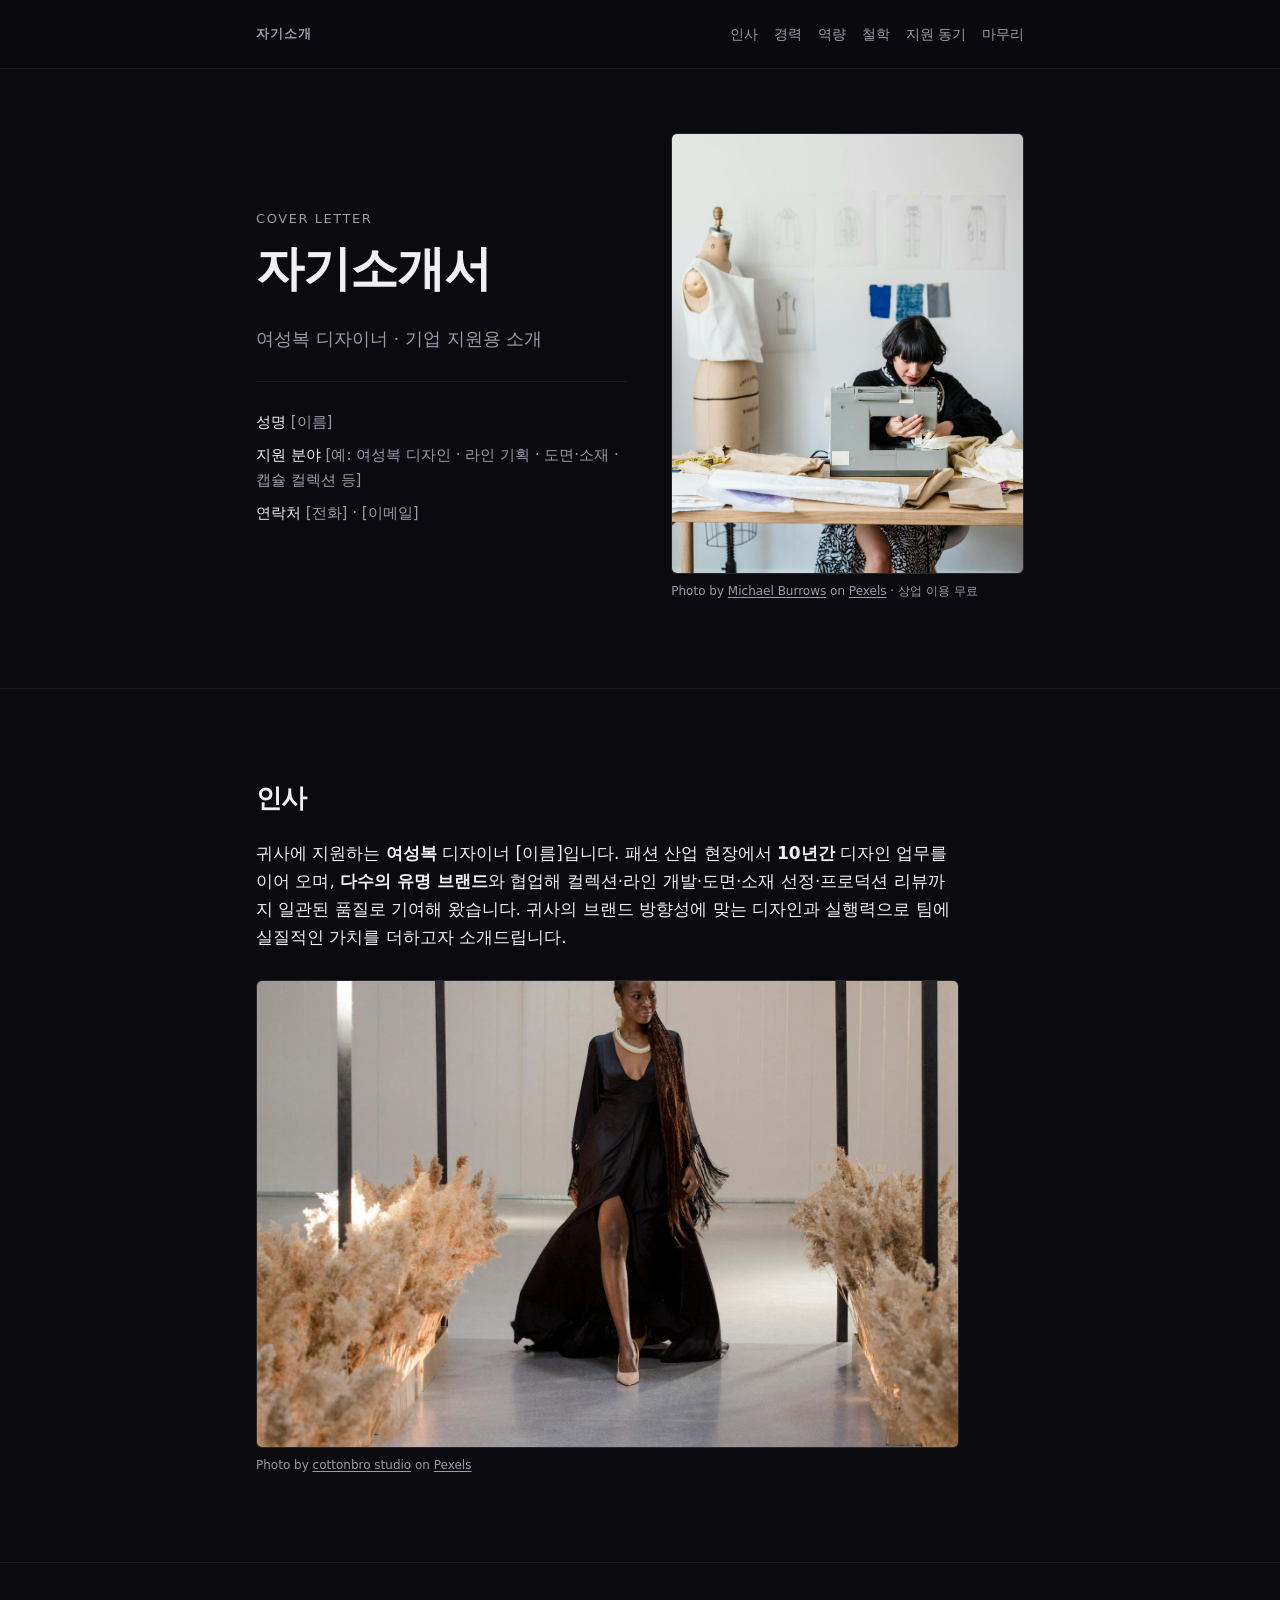
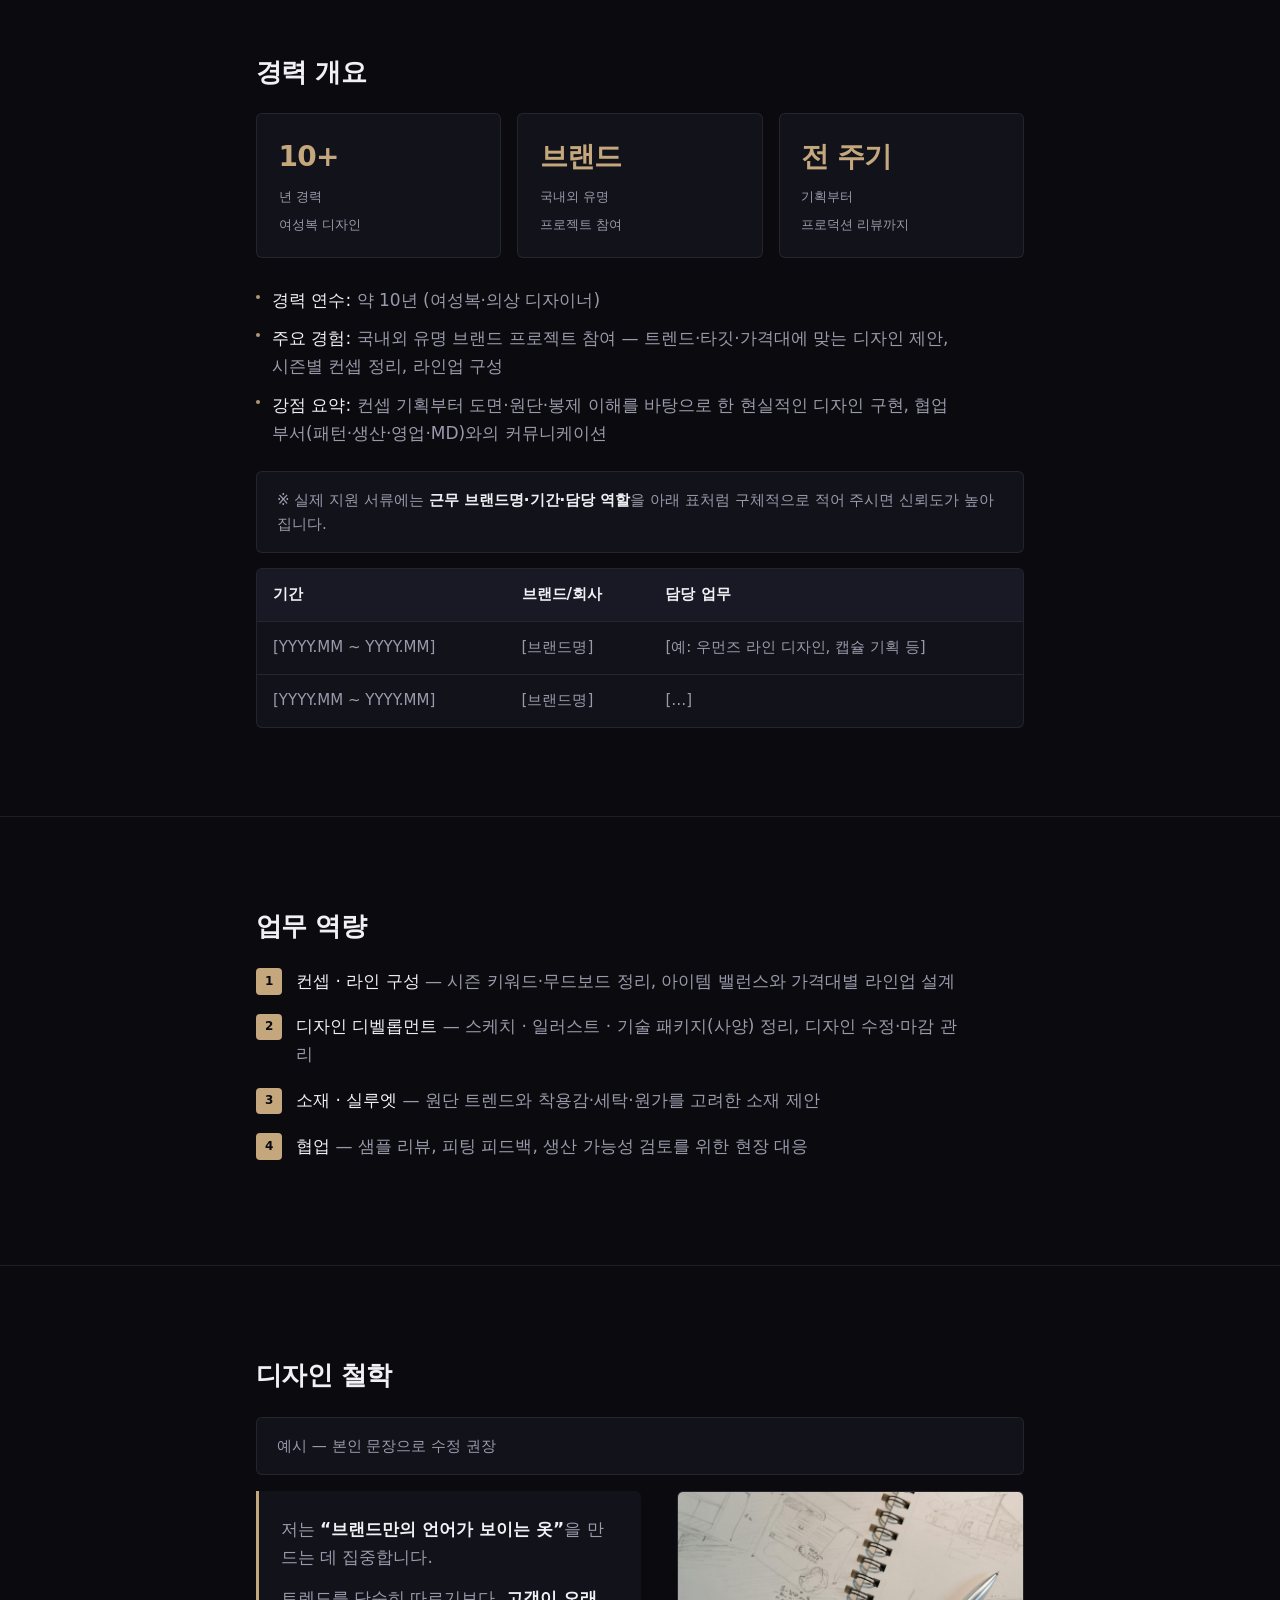
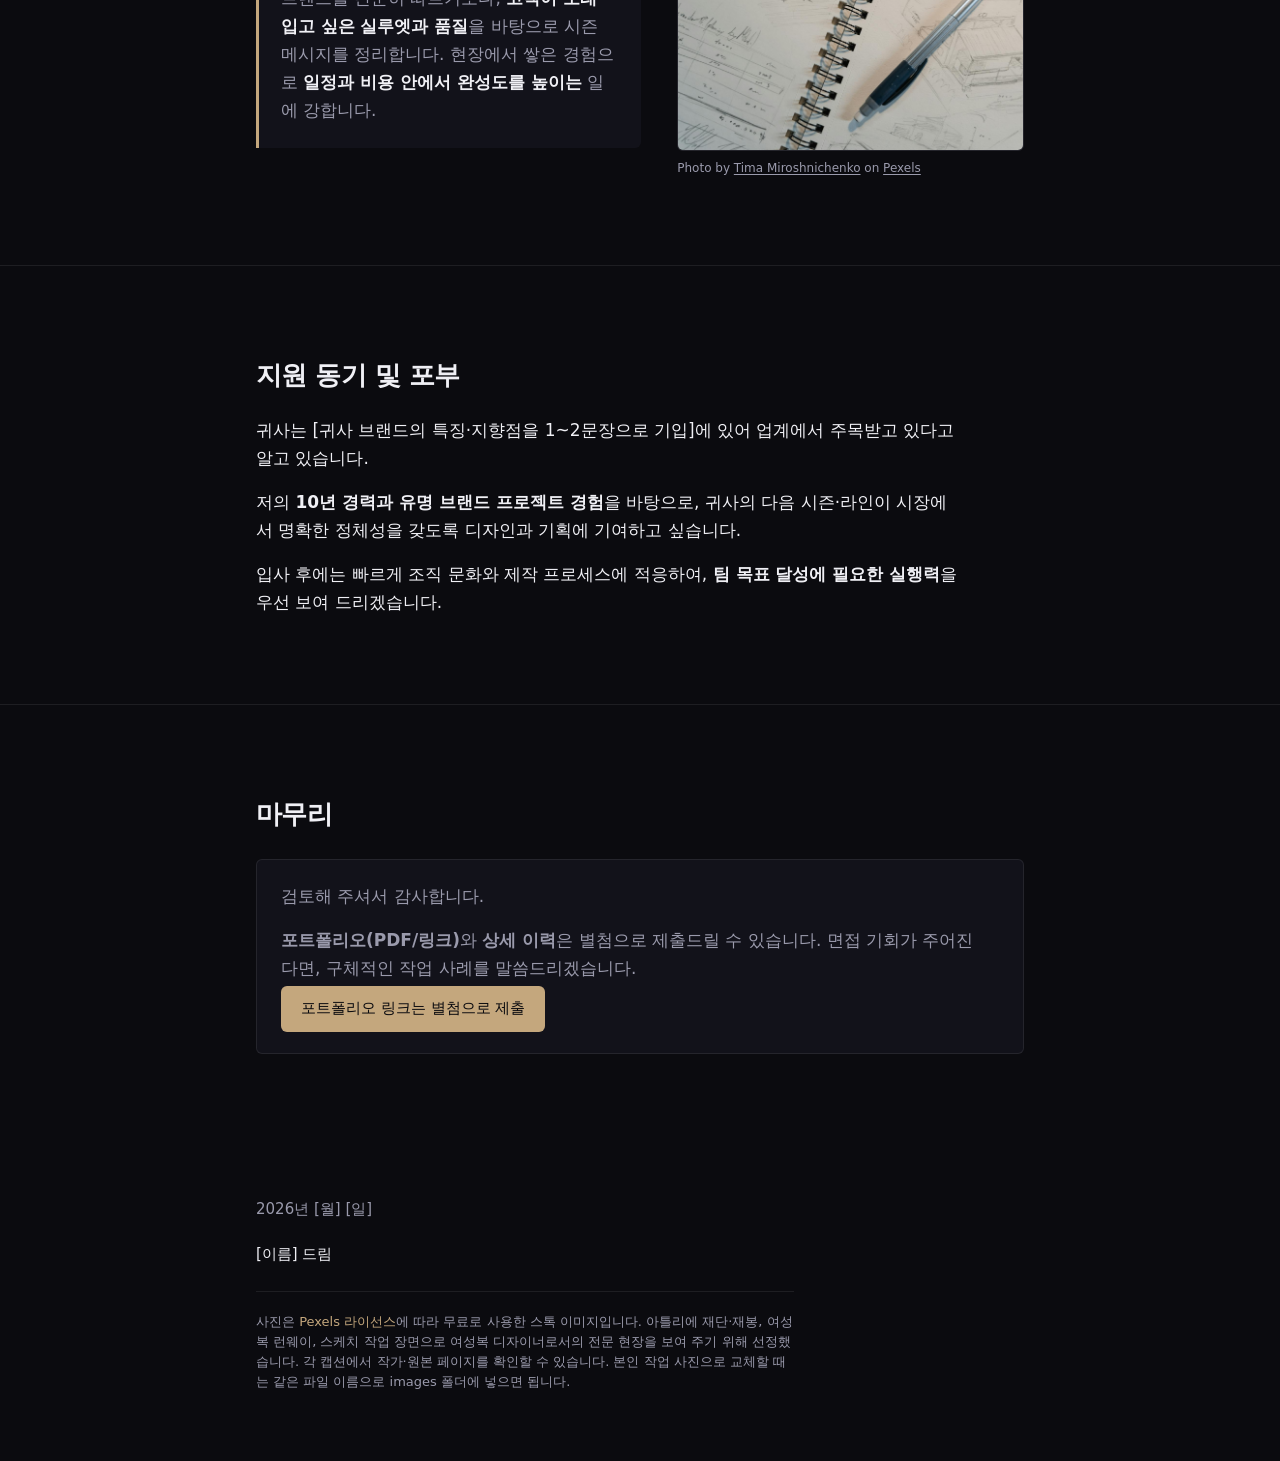
==== index.html @ 228f1440 "Add static self-intro site for womenswear designer (HTML/CSS/JS, images, GitHub Pages ready). Co-aut" ====
<!DOCTYPE html>
<html lang="ko">
<head>
  <meta charset="utf-8" />
  <meta name="viewport" content="width=device-width, initial-scale=1" />
  <meta name="description" content="여성복 의상 디자이너 자기소개서 · 기업 지원용" />
  <title>자기소개서 · 여성복 디자이너</title>
  <link rel="preload" href="images/hero-studio.jpg" as="image" />
  <link rel="stylesheet" href="css/styles.css?v=3" />
</head>
<body>
  <a class="skip-link" href="#main-content">본문으로 건너뛰기</a>

  <nav class="site-nav" aria-label="섹션 이동">
    <div class="site-nav__inner">
      <p class="site-nav__brand"><a href="#">자기소개</a></p>
      <button
        type="button"
        class="site-nav__toggle"
        aria-expanded="false"
        aria-controls="site-nav-panel"
        aria-label="섹션 메뉴 열기"
      >
        <span class="site-nav__toggle-icon" aria-hidden="true"></span>
      </button>
      <div id="site-nav-panel" class="site-nav__panel">
        <ul class="site-nav__links">
          <li><a href="#sec-greeting">인사</a></li>
          <li><a href="#sec-career">경력</a></li>
          <li><a href="#sec-skills">역량</a></li>
          <li><a href="#sec-philosophy">철학</a></li>
          <li><a href="#sec-motivation">지원 동기</a></li>
          <li><a href="#sec-close">마무리</a></li>
        </ul>
      </div>
    </div>
  </nav>

  <header class="hero">
    <div class="wrap hero__layout">
      <div class="hero__content">
        <p class="hero__eyebrow">Cover letter</p>
        <h1 class="hero__title">자기소개서</h1>
        <p class="hero__lead">여성복 디자이너 · 기업 지원용 소개</p>
        <div class="hero__meta">
          <span><strong>성명</strong> [이름]</span>
          <span><strong>지원 분야</strong> [예: 여성복 디자인 · 라인 기획 · 도면·소재 · 캡슐 컬렉션 등]</span>
          <span><strong>연락처</strong> [전화] · [이메일]</span>
        </div>
      </div>
      <figure class="editorial-figure editorial-figure--hero">
        <img
          src="images/hero-studio.jpg"
          alt="주름진 원단과 재봉틀 앞에서 작업에 집중하는 여성복 아틀리에 현장"
          width="960"
          height="1200"
          decoding="async"
          fetchpriority="high"
        />
        <figcaption class="photo-credit">
          Photo by
          <a href="https://www.pexels.com/photo/serious-asian-seamstress-sewing-in-atelier-in-daytime-7148004/" rel="noopener noreferrer">Michael Burrows</a>
          on
          <a href="https://www.pexels.com" rel="noopener noreferrer">Pexels</a>
          · 상업 이용 무료
        </figcaption>
      </figure>
    </div>
  </header>

  <main id="main-content">
    <section aria-labelledby="sec-greeting">
      <div class="wrap">
        <h2 id="sec-greeting">인사</h2>
        <div class="prose">
          <p>
            귀사에 지원하는 <strong>여성복</strong> 디자이너 [이름]입니다. 패션 산업 현장에서
            <strong>10년간</strong> 디자인 업무를 이어 오며,
            <strong>다수의 유명 브랜드</strong>와 협업해 컬렉션·라인 개발·도면·소재 선정·프로덕션 리뷰까지 일관된 품질로
            기여해 왔습니다. 귀사의 브랜드 방향성에 맞는 디자인과 실행력으로 팀에 실질적인 가치를 더하고자
            소개드립니다.
          </p>
        </div>
        <figure class="editorial-figure editorial-figure--inline">
          <img
            src="images/detail-fabric-mood.jpg"
            alt="쇼 환경에서 원피스를 입고 런웨이를 걷는 모델 — 여성복 컬렉션 프레젠테이션을 연상시키는 장면"
            width="1200"
            height="800"
            loading="lazy"
            decoding="async"
          />
          <figcaption class="photo-credit">
            Photo by
            <a href="https://www.pexels.com/photo/a-woman-in-black-dress-walking-at-the-runway-9509649/" rel="noopener noreferrer">cottonbro studio</a>
            on
            <a href="https://www.pexels.com" rel="noopener noreferrer">Pexels</a>
          </figcaption>
        </figure>
      </div>
    </section>

    <section aria-labelledby="sec-career">
      <div class="wrap">
        <h2 id="sec-career">경력 개요</h2>
        <div class="stats" role="list">
          <div class="stat" role="listitem">
            <span class="stat__value">10+</span>
            <span class="stat__label">년 경력<br />여성복 디자인</span>
          </div>
          <div class="stat" role="listitem">
            <span class="stat__value">브랜드</span>
            <span class="stat__label">국내외 유명<br />프로젝트 참여</span>
          </div>
          <div class="stat" role="listitem">
            <span class="stat__value">전 주기</span>
            <span class="stat__label">기획부터<br />프로덕션 리뷰까지</span>
          </div>
        </div>
        <ul class="matches">
          <li><strong>경력 연수:</strong> 약 10년 (여성복·의상 디자이너)</li>
          <li>
            <strong>주요 경험:</strong> 국내외 유명 브랜드 프로젝트 참여 — 트렌드·타깃·가격대에 맞는 디자인 제안,
            시즌별 컨셉 정리, 라인업 구성
          </li>
          <li>
            <strong>강점 요약:</strong> 컨셉 기획부터 도면·원단·봉제 이해를 바탕으로 한 현실적인 디자인 구현,
            협업 부서(패턴·생산·영업·MD)와의 커뮤니케이션
          </li>
        </ul>
        <p class="note">
          ※ 실제 지원 서류에는 <strong>근무 브랜드명·기간·담당 역할</strong>을 아래 표처럼 구체적으로 적어 주시면
          신뢰도가 높아집니다.
        </p>
        <div class="table-wrap">
          <table>
            <thead>
              <tr>
                <th scope="col">기간</th>
                <th scope="col">브랜드/회사</th>
                <th scope="col">담당 업무</th>
              </tr>
            </thead>
            <tbody>
              <tr>
                <td>[YYYY.MM ~ YYYY.MM]</td>
                <td>[브랜드명]</td>
                <td>[예: 우먼즈 라인 디자인, 캡슐 기획 등]</td>
              </tr>
              <tr>
                <td>[YYYY.MM ~ YYYY.MM]</td>
                <td>[브랜드명]</td>
                <td>[…]</td>
              </tr>
            </tbody>
          </table>
        </div>
      </div>
    </section>

    <section aria-labelledby="sec-skills">
      <div class="wrap">
        <h2 id="sec-skills">업무 역량</h2>
        <ol class="capabilities">
          <li>
            <strong>컨셉 · 라인 구성</strong> — 시즌 키워드·무드보드 정리, 아이템 밸런스와 가격대별 라인업 설계
          </li>
          <li>
            <strong>디자인 디벨롭먼트</strong> — 스케치 · 일러스트 · 기술 패키지(사양) 정리, 디자인 수정·마감 관리
          </li>
          <li><strong>소재 · 실루엣</strong> — 원단 트렌드와 착용감·세탁·원가를 고려한 소재 제안</li>
          <li><strong>협업</strong> — 샘플 리뷰, 피팅 피드백, 생산 가능성 검토를 위한 현장 대응</li>
        </ol>
      </div>
    </section>

    <section aria-labelledby="sec-philosophy">
      <div class="wrap">
        <h2 id="sec-philosophy">디자인 철학</h2>
        <p class="note note--below-heading">예시 — 본인 문장으로 수정 권장</p>
        <div class="editorial-split">
          <blockquote class="philosophy">
            <p>저는 <strong>“브랜드만의 언어가 보이는 옷”</strong>을 만드는 데 집중합니다.</p>
            <p>
              트렌드를 단순히 따르기보다, <strong>고객이 오래 입고 싶은 실루엣과 품질</strong>을 바탕으로 시즌 메시지를
              정리합니다. 현장에서 쌓은 경험으로 <strong>일정과 비용 안에서 완성도를 높이는</strong> 일에 강합니다.
            </p>
          </blockquote>
          <figure class="editorial-figure">
            <img
              src="images/sketches-process.jpg"
              alt="노트와 연필로 그려진 디자인 스케치 — 여성복 라인 개발의 드로잉·기획 단계를 상징"
              width="1200"
              height="800"
              loading="lazy"
              decoding="async"
            />
            <figcaption class="photo-credit">
              Photo by
              <a href="https://www.pexels.com/photo/mechanical-pencil-on-notepad-with-sketch-6614748/" rel="noopener noreferrer">Tima Miroshnichenko</a>
              on
              <a href="https://www.pexels.com" rel="noopener noreferrer">Pexels</a>
            </figcaption>
          </figure>
        </div>
      </div>
    </section>

    <section aria-labelledby="sec-motivation">
      <div class="wrap">
        <h2 id="sec-motivation">지원 동기 및 포부</h2>
        <div class="prose">
          <p>
            귀사는 [귀사 브랜드의 특징·지향점을 1~2문장으로 기입]에 있어 업계에서 주목받고 있다고 알고 있습니다.
          </p>
          <p>
            저의 <strong>10년 경력과 유명 브랜드 프로젝트 경험</strong>을 바탕으로, 귀사의 다음 시즌·라인이 시장에서
            명확한 정체성을 갖도록 디자인과 기획에 기여하고 싶습니다.
          </p>
          <p>
            입사 후에는 빠르게 조직 문화와 제작 프로세스에 적응하여,
            <strong>팀 목표 달성에 필요한 실행력</strong>을 우선 보여 드리겠습니다.
          </p>
        </div>
      </div>
    </section>

    <section aria-labelledby="sec-close">
      <div class="wrap">
        <h2 id="sec-close">마무리</h2>
        <div class="cta">
          <p>검토해 주셔서 감사합니다.</p>
          <p>
            <strong>포트폴리오(PDF/링크)</strong>와 <strong>상세 이력</strong>은 별첨으로 제출드릴 수 있습니다. 면접
            기회가 주어진다면, 구체적인 작업 사례를 말씀드리겠습니다.
          </p>
          <span class="btn" role="status">포트폴리오 링크는 별첨으로 제출</span>
        </div>
      </div>
    </section>
  </main>

  <footer>
    <div class="wrap">
      <p>2026년 [월] [일]</p>
      <p class="sign">[이름] 드림</p>
      <p class="credits">
        사진은
        <a href="https://www.pexels.com/license/" rel="noopener noreferrer">Pexels 라이선스</a>에 따라 무료로 사용한 스톡
        이미지입니다. 아틀리에 재단·재봉, 여성복 런웨이, 스케치 작업 장면으로
        여성복 디자이너로서의 전문 현장을 보여 주기 위해 선정했습니다. 각 캡션에서 작가·원본 페이지를 확인할 수
        있습니다. 본인 작업 사진으로 교체할 때는 같은 파일 이름으로 images 폴더에 넣으면 됩니다.
      </p>
    </div>
  </footer>

  <script src="js/main.js" defer></script>
</body>
</html>
---- css/styles.css ----
/* Design tokens — adri-fluid-clean-dark-web */
:root {
  --bg: #0b0b0f;
  --surface: #12121a;
  --surface-2: #191925;
  --text: #f0f0f5;
  --text-muted: #9a9aac;
  --accent: #c4a77d;
  --border: rgba(255, 255, 255, 0.08);
  --prose: 65ch;
  --space-section: clamp(3.5rem, 8vw, 5.5rem);
  --space-block: clamp(1.25rem, 3vw, 1.75rem);
  --font: system-ui, -apple-system, "Segoe UI", "Malgun Gothic", "Apple SD Gothic Neo", sans-serif;
  --transition: 160ms ease;
  --nav-breakpoint: 42rem;
}

*,
*::before,
*::after {
  box-sizing: border-box;
}

html {
  scroll-behavior: smooth;
}

@media (prefers-reduced-motion: reduce) {
  html {
    scroll-behavior: auto;
  }
}

body {
  margin: 0;
  font-family: var(--font);
  font-size: 1.0625rem;
  line-height: 1.65;
  color: var(--text);
  background: var(--bg);
  -webkit-font-smoothing: antialiased;
}

a {
  color: var(--accent);
  text-decoration: none;
  transition: opacity var(--transition);
}

a:hover {
  opacity: 0.85;
}

a:focus-visible {
  opacity: 0.85;
  outline: 2px solid var(--accent);
  outline-offset: 3px;
}

button {
  font-family: inherit;
}

button:focus-visible {
  outline: 2px solid var(--accent);
  outline-offset: 3px;
}

/* Skip link */
.skip-link {
  position: absolute;
  left: 0.75rem;
  top: 0.75rem;
  z-index: 100;
  padding: 0.5rem 1rem;
  font-size: 0.875rem;
  font-weight: 500;
  color: var(--bg);
  background: var(--accent);
  border-radius: 4px;
  transform: translateY(-150%);
  transition: transform var(--transition);
}

.skip-link:focus {
  transform: translateY(0);
}

/* Layout */
.wrap {
  max-width: 52rem;
  margin: 0 auto;
  padding: 0 clamp(1.25rem, 4vw, 2rem);
}

/* Site nav */
.site-nav {
  position: sticky;
  top: 0;
  z-index: 50;
  border-bottom: 1px solid var(--border);
  background: rgba(11, 11, 15, 0.92);
  backdrop-filter: blur(8px);
}

.site-nav__inner {
  max-width: 52rem;
  margin: 0 auto;
  padding: 0.65rem clamp(1.25rem, 4vw, 2rem);
  display: flex;
  align-items: center;
  justify-content: space-between;
  gap: 1rem;
}

.site-nav__brand {
  font-size: 0.8125rem;
  font-weight: 600;
  letter-spacing: 0.08em;
  text-transform: uppercase;
  color: var(--text-muted);
  white-space: nowrap;
}

.site-nav__brand a {
  color: inherit;
}

.site-nav__brand a:hover,
.site-nav__brand a:focus-visible {
  color: var(--text);
  opacity: 1;
}

.site-nav__toggle {
  display: none;
  align-items: center;
  justify-content: center;
  min-width: 2.75rem;
  min-height: 2.75rem;
  padding: 0;
  color: var(--text);
  background: var(--surface);
  border: 1px solid var(--border);
  border-radius: 6px;
  cursor: pointer;
  transition: background var(--transition), border-color var(--transition);
}

.site-nav__toggle:hover {
  background: var(--surface-2);
}

.site-nav__toggle-icon {
  display: block;
  width: 1.25rem;
  height: 2px;
  background: currentColor;
  border-radius: 1px;
  box-shadow: 0 -6px 0 currentColor, 0 6px 0 currentColor;
}

.site-nav__panel {
  display: flex;
  flex: 1;
  justify-content: flex-end;
}

.site-nav__links {
  display: flex;
  flex-wrap: wrap;
  gap: 0.35rem 1rem;
  margin: 0;
  padding: 0;
  list-style: none;
  justify-content: flex-end;
}

.site-nav__links a {
  display: inline-block;
  padding: 0.35rem 0;
  font-size: 0.875rem;
  color: var(--text-muted);
}

.site-nav__links a:hover,
.site-nav__links a:focus-visible {
  color: var(--accent);
  opacity: 1;
}

@media (max-width: 42rem) {
  .site-nav__toggle {
    display: flex;
  }

  .site-nav__panel {
    position: absolute;
    left: 0;
    right: 0;
    top: 100%;
    display: none;
    padding: 0.75rem clamp(1.25rem, 4vw, 2rem) 1rem;
    background: var(--surface);
    border-bottom: 1px solid var(--border);
  }

  .site-nav.is-open .site-nav__panel {
    display: block;
  }

  .site-nav__links {
    flex-direction: column;
    gap: 0.15rem;
    align-items: flex-start;
  }

  .site-nav__links a {
    padding: 0.5rem 0;
    min-height: 2.75rem;
    display: flex;
    align-items: center;
  }
}

/* Hero */
header.hero {
  padding: clamp(2rem, 8vw, 4rem) 0 var(--space-section);
  border-bottom: 1px solid var(--border);
}

.hero__layout {
  display: grid;
  gap: clamp(1.75rem, 5vw, 2.75rem);
  align-items: center;
}

@media (min-width: 48rem) {
  .hero__layout {
    grid-template-columns: minmax(0, 1fr) minmax(0, 0.95fr);
  }
}

.hero__content {
  min-width: 0;
}

.editorial-figure {
  margin: 0;
}

.editorial-figure img {
  display: block;
  width: 100%;
  height: auto;
  border-radius: 6px;
  border: 1px solid var(--border);
  background: var(--surface);
}

.editorial-figure--hero img {
  aspect-ratio: 4 / 5;
  max-height: min(72vh, 560px);
  object-fit: cover;
}

.editorial-figure--inline {
  margin: 1.75rem 0 0;
  max-width: var(--prose);
}

.editorial-figure--inline img {
  aspect-ratio: 3 / 2;
  object-fit: cover;
}

.editorial-figure--wide {
  margin: 2rem 0 0;
}

.editorial-figure--wide img {
  aspect-ratio: 21 / 9;
  object-fit: cover;
  max-height: 320px;
}

@media (min-width: 48rem) {
  .editorial-split {
    display: grid;
    grid-template-columns: minmax(0, 1fr) minmax(0, 0.9fr);
    gap: clamp(1.5rem, 4vw, 2.25rem);
    align-items: start;
  }
}

.editorial-split .editorial-figure img {
  aspect-ratio: 4 / 3;
  object-fit: cover;
  max-height: min(42vh, 420px);
}

.photo-credit {
  margin-top: 0.5rem;
  font-size: 0.75rem;
  line-height: 1.5;
  color: var(--text-muted);
}

.photo-credit a {
  color: var(--text-muted);
  text-decoration: underline;
  text-underline-offset: 2px;
}

.photo-credit a:hover,
.photo-credit a:focus-visible {
  color: var(--accent);
  opacity: 1;
}

footer .credits {
  margin-top: 1.5rem;
  padding-top: 1.25rem;
  border-top: 1px solid var(--border);
  font-size: 0.8125rem;
  line-height: 1.55;
  color: var(--text-muted);
  max-width: var(--prose);
}

.hero__eyebrow {
  margin: 0 0 0.75rem;
  font-size: 0.8125rem;
  font-weight: 500;
  letter-spacing: 0.12em;
  text-transform: uppercase;
  color: var(--text-muted);
}

.hero__title {
  margin: 0 0 var(--space-block);
  font-size: clamp(2rem, 5.5vw, 3rem);
  font-weight: 600;
  line-height: 1.15;
  letter-spacing: -0.02em;
}

.hero__lead {
  margin: 0;
  max-width: var(--prose);
  font-size: 1.125rem;
  color: var(--text-muted);
  line-height: 1.6;
}

.hero__meta {
  margin-top: 1.75rem;
  padding-top: 1.75rem;
  border-top: 1px solid var(--border);
  display: grid;
  gap: 0.5rem;
  font-size: 0.9375rem;
  color: var(--text-muted);
}

.hero__meta strong {
  color: var(--text);
  font-weight: 500;
}

/* Sections */
section {
  padding: var(--space-section) 0;
  border-bottom: 1px solid var(--border);
}

section:last-of-type {
  border-bottom: none;
}

h2 {
  margin: 0 0 1.25rem;
  font-size: clamp(1.35rem, 3vw, 1.6rem);
  font-weight: 600;
  letter-spacing: -0.02em;
}

.prose {
  max-width: var(--prose);
}

.prose p {
  margin: 0 0 1rem;
}

.prose p:last-child {
  margin-bottom: 0;
}

.note {
  margin-top: 1.5rem;
  padding: 1rem 1.25rem;
  background: var(--surface);
  border: 1px solid var(--border);
  border-radius: 6px;
  font-size: 0.9375rem;
  color: var(--text-muted);
  line-height: 1.6;
}

.note--below-heading {
  margin-top: 0;
  margin-bottom: 1rem;
}

.note strong {
  color: var(--text);
}

.stats {
  display: grid;
  grid-template-columns: repeat(auto-fit, minmax(9.5rem, 1fr));
  gap: 1rem;
  margin-bottom: 1.75rem;
}

.stat {
  padding: 1.25rem 1.35rem;
  background: var(--surface);
  border: 1px solid var(--border);
  border-radius: 6px;
}

.stat__value {
  display: block;
  font-size: 1.75rem;
  font-weight: 600;
  letter-spacing: -0.03em;
  color: var(--accent);
}

.stat__label {
  margin-top: 0.35rem;
  font-size: 0.8125rem;
  color: var(--text-muted);
  line-height: 1.45;
}

ul.matches {
  list-style: none;
  margin: 0 0 1.5rem;
  padding: 0;
  max-width: var(--prose);
}

ul.matches li {
  position: relative;
  padding-left: 1rem;
  margin-bottom: 0.65rem;
  color: var(--text-muted);
}

ul.matches li::before {
  content: "";
  position: absolute;
  left: 0;
  top: 0.55em;
  width: 4px;
  height: 4px;
  border-radius: 50%;
  background: var(--accent);
  opacity: 0.9;
}

ul.matches li strong {
  color: var(--text);
  font-weight: 500;
}

.table-wrap {
  overflow-x: auto;
  margin-top: 0.5rem;
  border: 1px solid var(--border);
  border-radius: 6px;
  background: var(--surface);
}

table {
  width: 100%;
  border-collapse: collapse;
  font-size: 0.9375rem;
}

th,
td {
  padding: 0.85rem 1rem;
  text-align: left;
  border-bottom: 1px solid var(--border);
  vertical-align: top;
}

th {
  font-weight: 600;
  color: var(--text);
  background: var(--surface-2);
}

tr:last-child td {
  border-bottom: none;
}

td {
  color: var(--text-muted);
}

ol.capabilities {
  margin: 0;
  padding: 0;
  list-style: none;
  counter-reset: cap;
  max-width: var(--prose);
}

ol.capabilities li {
  counter-increment: cap;
  position: relative;
  padding-left: 2.5rem;
  margin-bottom: 1.1rem;
  color: var(--text-muted);
}

ol.capabilities li::before {
  content: counter(cap);
  position: absolute;
  left: 0;
  top: 0.1rem;
  width: 1.65rem;
  height: 1.65rem;
  display: flex;
  align-items: center;
  justify-content: center;
  font-size: 0.75rem;
  font-weight: 600;
  color: var(--bg);
  background: var(--accent);
  border-radius: 4px;
}

ol.capabilities li strong {
  color: var(--text);
  font-weight: 500;
}

blockquote.philosophy {
  margin: 0;
  max-width: var(--prose);
  padding: 1.5rem 1.5rem 1.5rem 1.35rem;
  border-left: 3px solid var(--accent);
  background: var(--surface);
  border-radius: 0 6px 6px 0;
  color: var(--text-muted);
}

blockquote.philosophy p {
  margin: 0 0 0.85rem;
}

blockquote.philosophy p:last-child {
  margin-bottom: 0;
}

blockquote.philosophy strong {
  color: var(--text);
}

.cta {
  margin-top: 1.5rem;
  padding: 1.35rem 1.5rem;
  background: var(--surface);
  border: 1px solid var(--border);
  border-radius: 6px;
}

.cta p {
  margin: 0 0 1rem;
  max-width: var(--prose);
  color: var(--text-muted);
}

.cta p:last-of-type {
  margin-bottom: 0;
}

.btn {
  display: inline-flex;
  align-items: center;
  justify-content: center;
  margin-top: 0.25rem;
  padding: 0.65rem 1.25rem;
  font-size: 0.9375rem;
  font-weight: 500;
  font-family: inherit;
  color: var(--bg);
  background: var(--accent);
  border: none;
  border-radius: 6px;
  cursor: default;
  transition: opacity var(--transition);
}

footer {
  padding: 2.5rem 0 3.5rem;
  color: var(--text-muted);
  font-size: 0.9375rem;
}

footer .sign {
  margin-top: 1.25rem;
  color: var(--text);
}
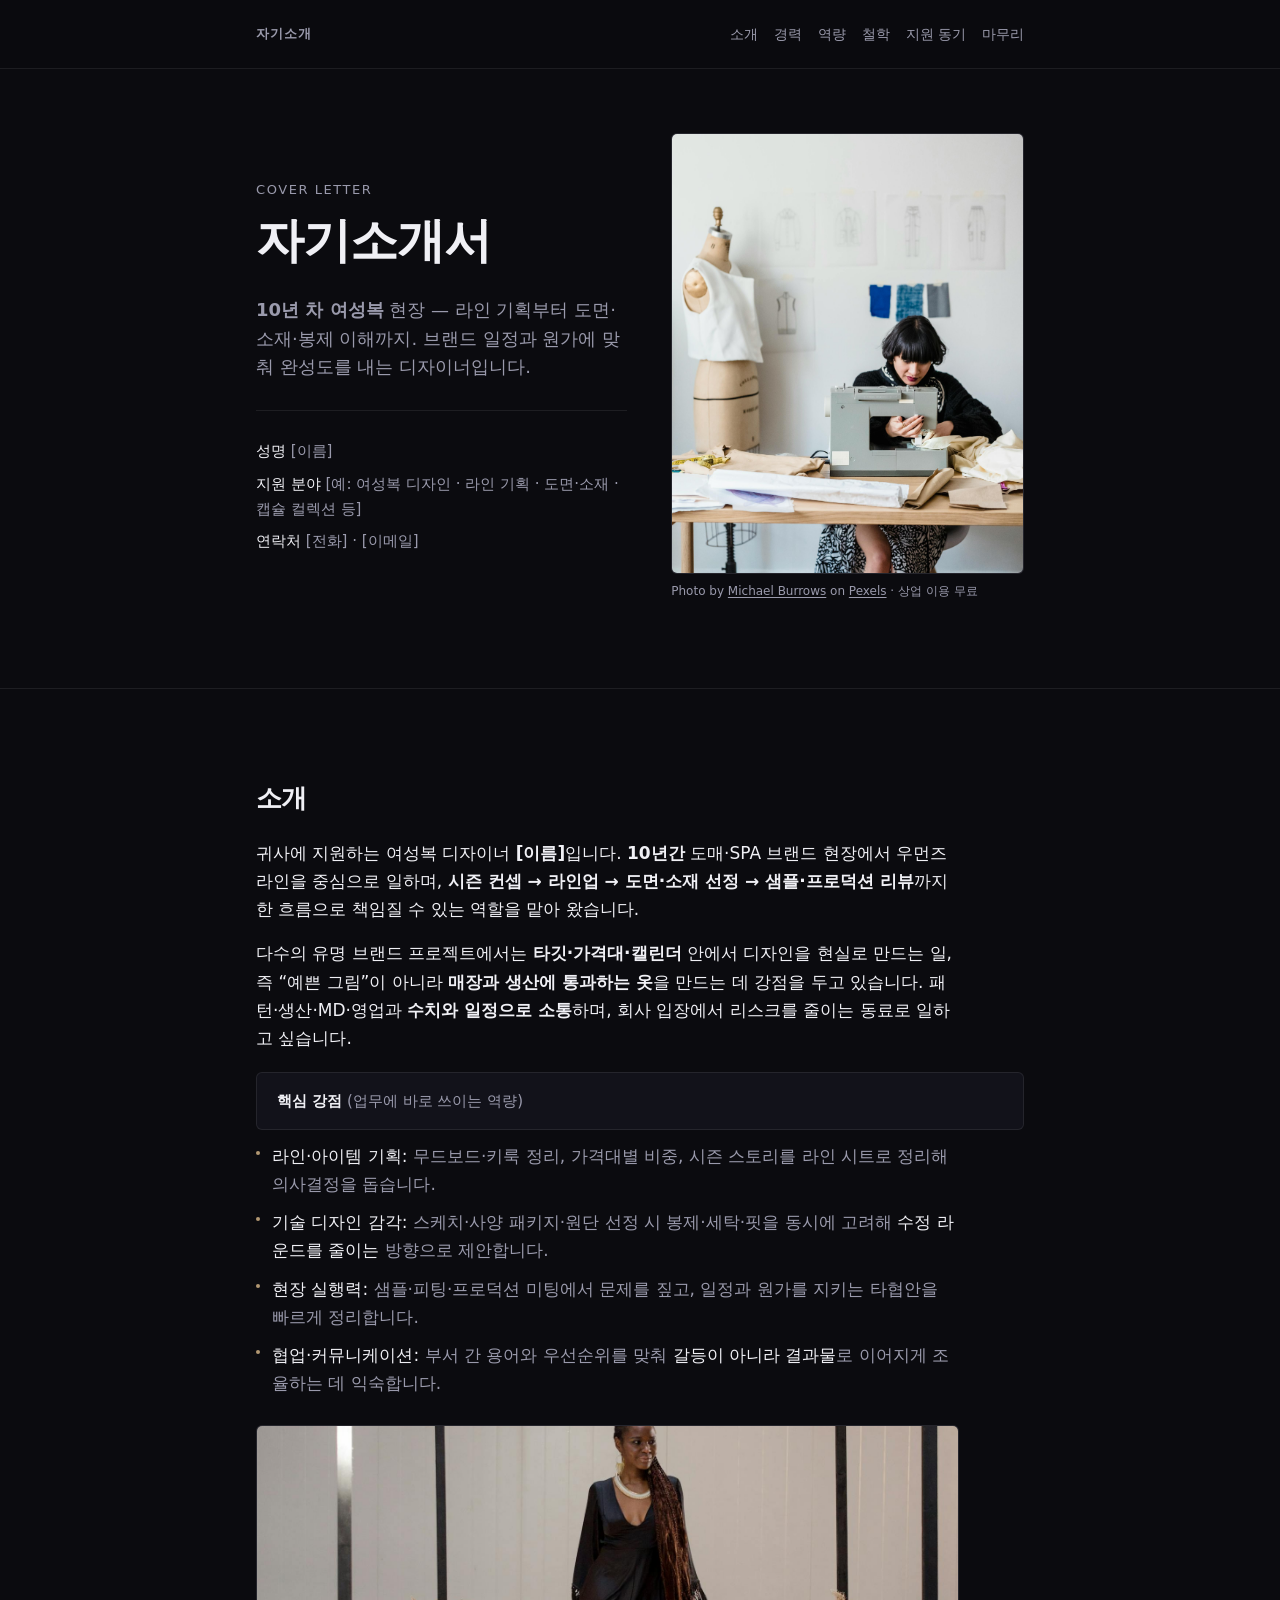
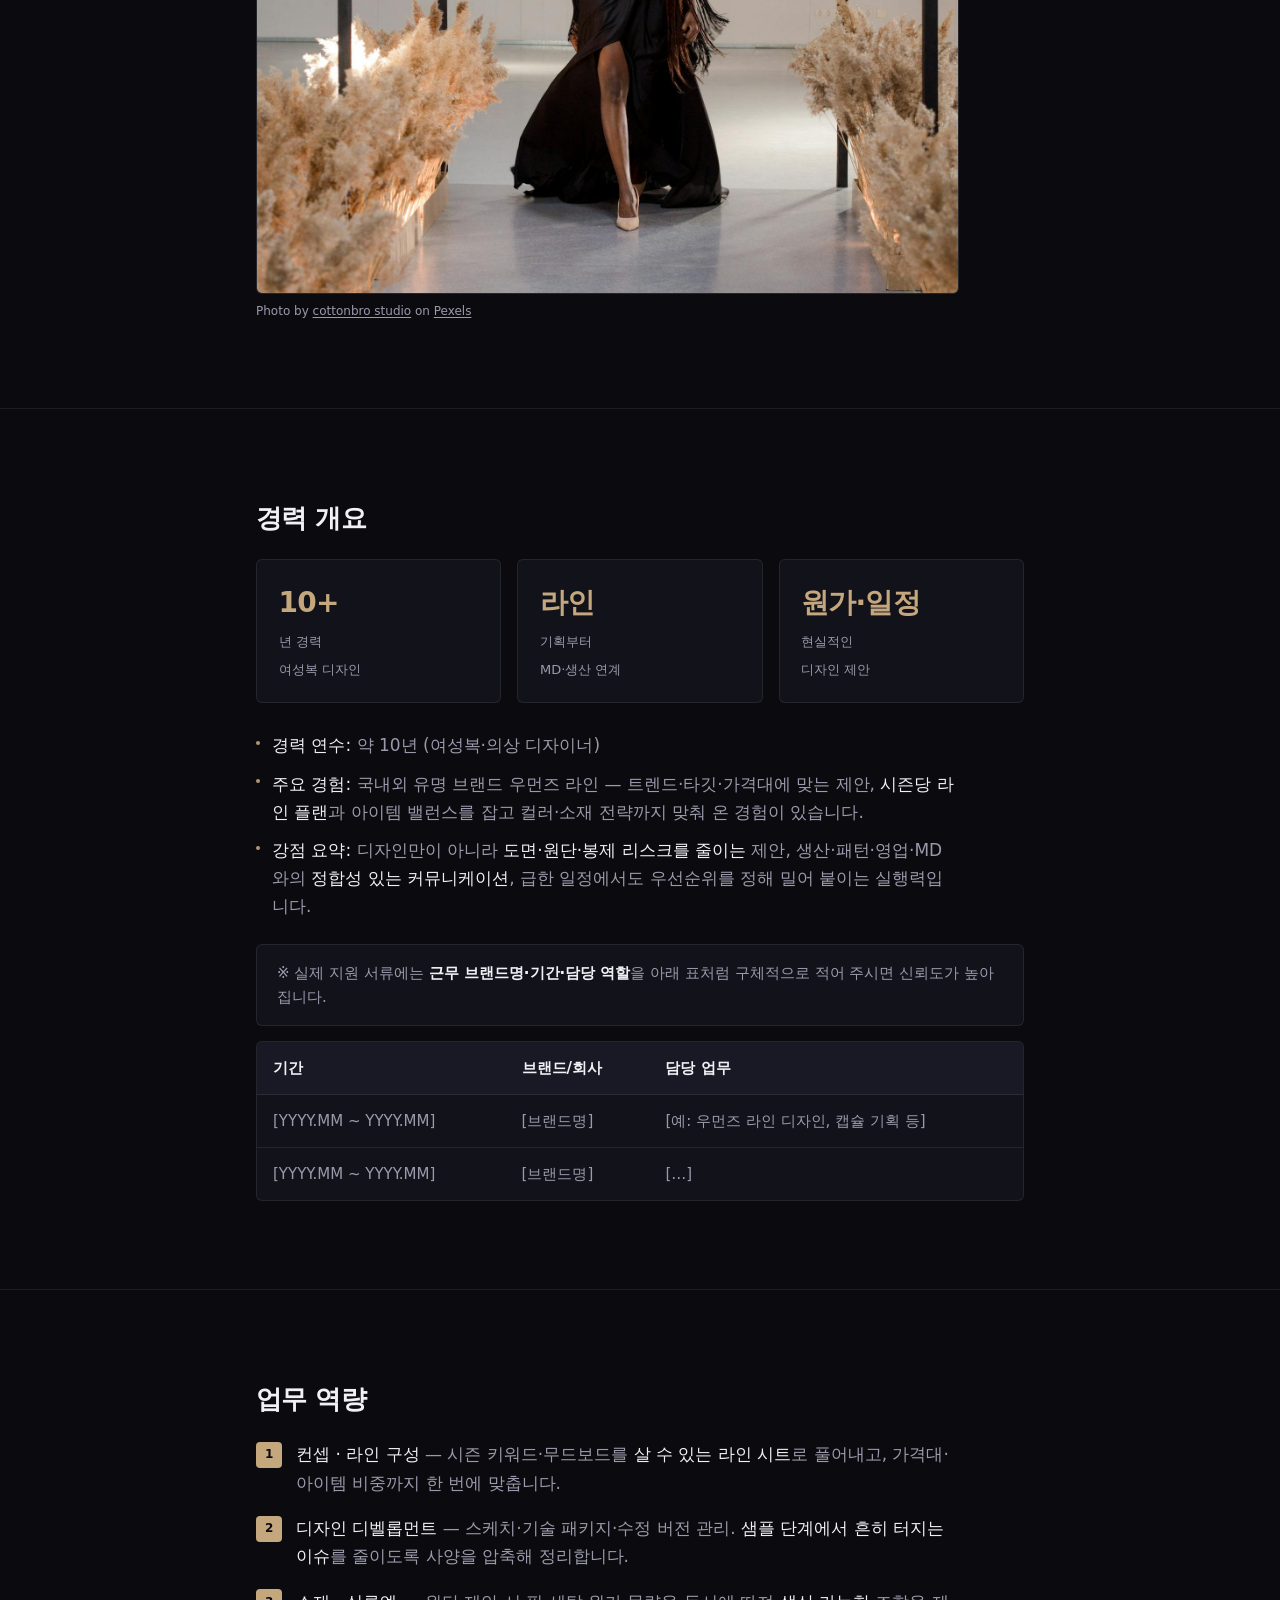
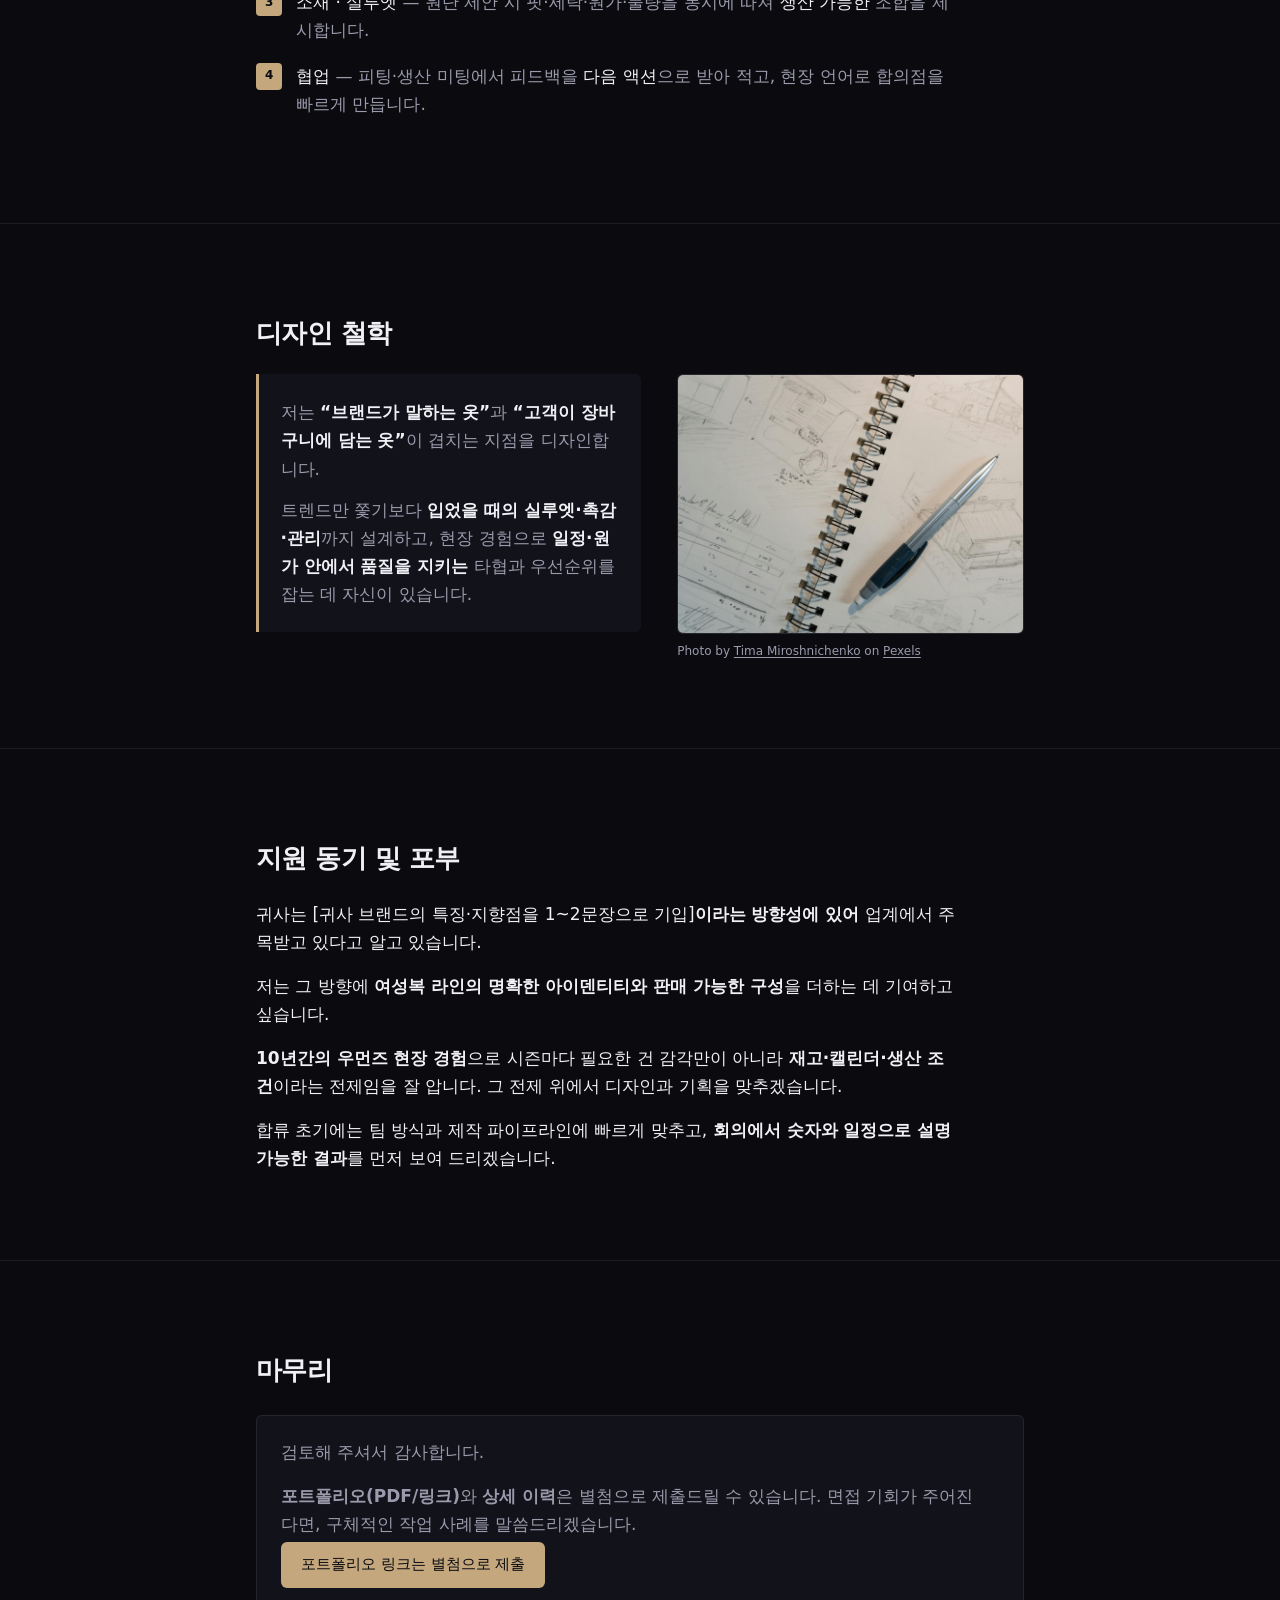
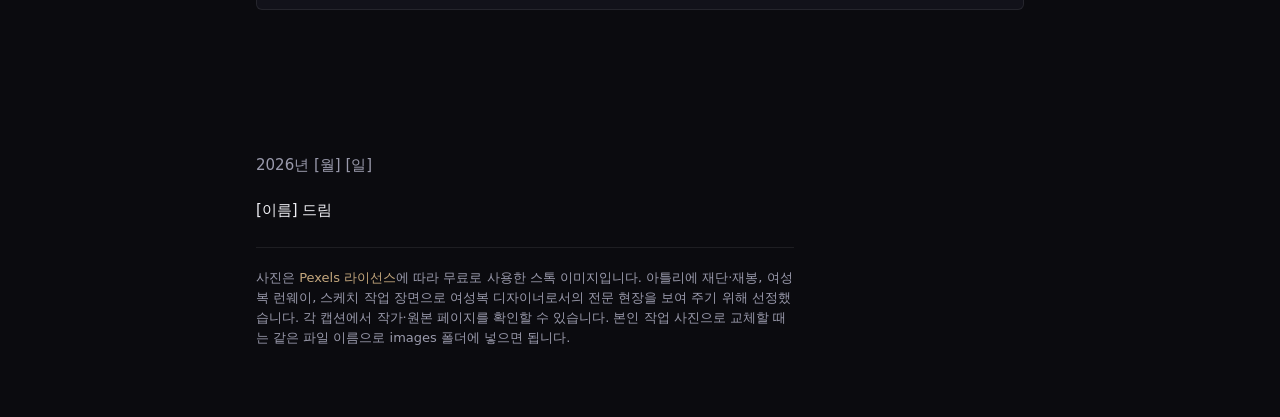
==== commit ca98692d: "Revise intro and sections to highlight strengths for womenswear designer role. Co-authored-by: Curso" ====
--- a/index.html
+++ b/index.html
@@ -3,10 +3,10 @@
 <head>
   <meta charset="utf-8" />
   <meta name="viewport" content="width=device-width, initial-scale=1" />
-  <meta name="description" content="여성복 의상 디자이너 자기소개서 · 기업 지원용" />
+  <meta name="description" content="10년 차 여성복 디자이너 · 라인 기획·기술 디자인·현장 실행력 중심 자기소개" />
   <title>자기소개서 · 여성복 디자이너</title>
   <link rel="preload" href="images/hero-studio.jpg" as="image" />
-  <link rel="stylesheet" href="css/styles.css?v=3" />
+  <link rel="stylesheet" href="css/styles.css?v=4" />
 </head>
 <body>
   <a class="skip-link" href="#main-content">본문으로 건너뛰기</a>
@@ -25,7 +25,7 @@
       </button>
       <div id="site-nav-panel" class="site-nav__panel">
         <ul class="site-nav__links">
-          <li><a href="#sec-greeting">인사</a></li>
+          <li><a href="#sec-greeting">소개</a></li>
           <li><a href="#sec-career">경력</a></li>
           <li><a href="#sec-skills">역량</a></li>
           <li><a href="#sec-philosophy">철학</a></li>
@@ -41,7 +41,10 @@
       <div class="hero__content">
         <p class="hero__eyebrow">Cover letter</p>
         <h1 class="hero__title">자기소개서</h1>
-        <p class="hero__lead">여성복 디자이너 · 기업 지원용 소개</p>
+        <p class="hero__lead">
+          <strong>10년 차 여성복</strong> 현장 — 라인 기획부터 도면·소재·봉제 이해까지. 브랜드 일정과 원가에 맞춰
+          완성도를 내는 디자이너입니다.
+        </p>
         <div class="hero__meta">
           <span><strong>성명</strong> [이름]</span>
           <span><strong>지원 분야</strong> [예: 여성복 디자인 · 라인 기획 · 도면·소재 · 캡슐 컬렉션 등]</span>
@@ -71,16 +74,39 @@
   <main id="main-content">
     <section aria-labelledby="sec-greeting">
       <div class="wrap">
-        <h2 id="sec-greeting">인사</h2>
+        <h2 id="sec-greeting">소개</h2>
         <div class="prose">
           <p>
-            귀사에 지원하는 <strong>여성복</strong> 디자이너 [이름]입니다. 패션 산업 현장에서
-            <strong>10년간</strong> 디자인 업무를 이어 오며,
-            <strong>다수의 유명 브랜드</strong>와 협업해 컬렉션·라인 개발·도면·소재 선정·프로덕션 리뷰까지 일관된 품질로
-            기여해 왔습니다. 귀사의 브랜드 방향성에 맞는 디자인과 실행력으로 팀에 실질적인 가치를 더하고자
-            소개드립니다.
-          </p>
-        </div>
+            귀사에 지원하는 여성복 디자이너 <strong>[이름]</strong>입니다. <strong>10년간</strong> 도매·SPA 브랜드
+            현장에서 우먼즈 라인을 중심으로 일하며, <strong>시즌 컨셉 → 라인업 → 도면·소재 선정 → 샘플·프로덕션
+            리뷰</strong>까지 한 흐름으로 책임질 수 있는 역할을 맡아 왔습니다.
+          </p>
+          <p>
+            다수의 유명 브랜드 프로젝트에서는 <strong>타깃·가격대·캘린더</strong> 안에서 디자인을 현실로 만드는 일,
+            즉 &ldquo;예쁜 그림&rdquo;이 아니라 <strong>매장과 생산에 통과하는 옷</strong>을 만드는 데 강점을 두고
+            있습니다. 패턴·생산·MD·영업과 <strong>수치와 일정으로 소통</strong>하며, 회사 입장에서 리스크를 줄이는
+            동료로 일하고 싶습니다.
+          </p>
+        </div>
+        <p class="note note--strengths-heading"><strong>핵심 강점</strong> (업무에 바로 쓰이는 역량)</p>
+        <ul class="matches">
+          <li>
+            <strong>라인·아이템 기획:</strong> 무드보드·키룩 정리, 가격대별 비중, 시즌 스토리를 라인 시트로
+            정리해 의사결정을 돕습니다.
+          </li>
+          <li>
+            <strong>기술 디자인 감각:</strong> 스케치·사양 패키지·원단 선정 시 봉제·세탁·핏을 동시에 고려해
+            <strong>수정 라운드를 줄이는</strong> 방향으로 제안합니다.
+          </li>
+          <li>
+            <strong>현장 실행력:</strong> 샘플·피팅·프로덕션 미팅에서 문제를 짚고, 일정과 원가를 지키는 타협안을
+            빠르게 정리합니다.
+          </li>
+          <li>
+            <strong>협업·커뮤니케이션:</strong> 부서 간 용어와 우선순위를 맞춰 <strong>갈등이 아니라 결과물</strong>로
+            이어지게 조율하는 데 익숙합니다.
+          </li>
+        </ul>
         <figure class="editorial-figure editorial-figure--inline">
           <img
             src="images/detail-fabric-mood.jpg"
@@ -109,23 +135,24 @@
             <span class="stat__label">년 경력<br />여성복 디자인</span>
           </div>
           <div class="stat" role="listitem">
-            <span class="stat__value">브랜드</span>
-            <span class="stat__label">국내외 유명<br />프로젝트 참여</span>
+            <span class="stat__value">라인</span>
+            <span class="stat__label">기획부터<br />MD·생산 연계</span>
           </div>
           <div class="stat" role="listitem">
-            <span class="stat__value">전 주기</span>
-            <span class="stat__label">기획부터<br />프로덕션 리뷰까지</span>
+            <span class="stat__value">원가·일정</span>
+            <span class="stat__label">현실적인<br />디자인 제안</span>
           </div>
         </div>
         <ul class="matches">
           <li><strong>경력 연수:</strong> 약 10년 (여성복·의상 디자이너)</li>
           <li>
-            <strong>주요 경험:</strong> 국내외 유명 브랜드 프로젝트 참여 — 트렌드·타깃·가격대에 맞는 디자인 제안,
-            시즌별 컨셉 정리, 라인업 구성
-          </li>
-          <li>
-            <strong>강점 요약:</strong> 컨셉 기획부터 도면·원단·봉제 이해를 바탕으로 한 현실적인 디자인 구현,
-            협업 부서(패턴·생산·영업·MD)와의 커뮤니케이션
+            <strong>주요 경험:</strong> 국내외 유명 브랜드 우먼즈 라인 — 트렌드·타깃·가격대에 맞는 제안,
+            <strong>시즌당 라인 플랜</strong>과 아이템 밸런스를 잡고 컬러·소재 전략까지 맞춰 온 경험이 있습니다.
+          </li>
+          <li>
+            <strong>강점 요약:</strong> 디자인만이 아니라 <strong>도면·원단·봉제 리스크를 줄이는</strong> 제안,
+            생산·패턴·영업·MD와의 <strong>정합성 있는 커뮤니케이션</strong>, 급한 일정에서도 우선순위를 정해 밀어 붙이는
+            실행력입니다.
           </li>
         </ul>
         <p class="note">
@@ -163,13 +190,21 @@
         <h2 id="sec-skills">업무 역량</h2>
         <ol class="capabilities">
           <li>
-            <strong>컨셉 · 라인 구성</strong> — 시즌 키워드·무드보드 정리, 아이템 밸런스와 가격대별 라인업 설계
-          </li>
-          <li>
-            <strong>디자인 디벨롭먼트</strong> — 스케치 · 일러스트 · 기술 패키지(사양) 정리, 디자인 수정·마감 관리
-          </li>
-          <li><strong>소재 · 실루엣</strong> — 원단 트렌드와 착용감·세탁·원가를 고려한 소재 제안</li>
-          <li><strong>협업</strong> — 샘플 리뷰, 피팅 피드백, 생산 가능성 검토를 위한 현장 대응</li>
+            <strong>컨셉 · 라인 구성</strong> — 시즌 키워드·무드보드를 <strong>살 수 있는 라인 시트</strong>로 풀어내고,
+            가격대·아이템 비중까지 한 번에 맞춥니다.
+          </li>
+          <li>
+            <strong>디자인 디벨롭먼트</strong> — 스케치·기술 패키지·수정 버전 관리. <strong>샘플 단계에서 흔히
+            터지는 이슈</strong>를 줄이도록 사양을 압축해 정리합니다.
+          </li>
+          <li>
+            <strong>소재 · 실루엣</strong> — 원단 제안 시 핏·세탁·원가·물량을 동시에 따져 <strong>생산 가능한</strong>
+            조합을 제시합니다.
+          </li>
+          <li>
+            <strong>협업</strong> — 피팅·생산 미팅에서 피드백을 <strong>다음 액션</strong>으로 받아 적고, 현장 언어로
+            합의점을 빠르게 만듭니다.
+          </li>
         </ol>
       </div>
     </section>
@@ -177,13 +212,15 @@
     <section aria-labelledby="sec-philosophy">
       <div class="wrap">
         <h2 id="sec-philosophy">디자인 철학</h2>
-        <p class="note note--below-heading">예시 — 본인 문장으로 수정 권장</p>
         <div class="editorial-split">
           <blockquote class="philosophy">
-            <p>저는 <strong>“브랜드만의 언어가 보이는 옷”</strong>을 만드는 데 집중합니다.</p>
             <p>
-              트렌드를 단순히 따르기보다, <strong>고객이 오래 입고 싶은 실루엣과 품질</strong>을 바탕으로 시즌 메시지를
-              정리합니다. 현장에서 쌓은 경험으로 <strong>일정과 비용 안에서 완성도를 높이는</strong> 일에 강합니다.
+              저는 <strong>&ldquo;브랜드가 말하는 옷&rdquo;</strong>과 <strong>&ldquo;고객이 장바구니에 담는 옷&rdquo;</strong>이
+              겹치는 지점을 디자인합니다.
+            </p>
+            <p>
+              트렌드만 쫓기보다 <strong>입었을 때의 실루엣·촉감·관리</strong>까지 설계하고, 현장 경험으로
+              <strong>일정·원가 안에서 품질을 지키는</strong> 타협과 우선순위를 잡는 데 자신이 있습니다.
             </p>
           </blockquote>
           <figure class="editorial-figure">
@@ -211,15 +248,20 @@
         <h2 id="sec-motivation">지원 동기 및 포부</h2>
         <div class="prose">
           <p>
-            귀사는 [귀사 브랜드의 특징·지향점을 1~2문장으로 기입]에 있어 업계에서 주목받고 있다고 알고 있습니다.
-          </p>
-          <p>
-            저의 <strong>10년 경력과 유명 브랜드 프로젝트 경험</strong>을 바탕으로, 귀사의 다음 시즌·라인이 시장에서
-            명확한 정체성을 갖도록 디자인과 기획에 기여하고 싶습니다.
-          </p>
-          <p>
-            입사 후에는 빠르게 조직 문화와 제작 프로세스에 적응하여,
-            <strong>팀 목표 달성에 필요한 실행력</strong>을 우선 보여 드리겠습니다.
+            귀사는 [귀사 브랜드의 특징·지향점을 1~2문장으로 기입]<strong>이라는 방향성에 있어</strong> 업계에서
+            주목받고 있다고 알고 있습니다.
+          </p>
+          <p>
+            저는 그 방향에 <strong>여성복 라인의 명확한 아이덴티티와 판매 가능한 구성</strong>을 더하는 데 기여하고
+            싶습니다.
+          </p>
+          <p>
+            <strong>10년간의 우먼즈 현장 경험</strong>으로 시즌마다 필요한 건 감각만이 아니라
+            <strong>재고·캘린더·생산 조건</strong>이라는 전제임을 잘 압니다. 그 전제 위에서 디자인과 기획을 맞추겠습니다.
+          </p>
+          <p>
+            합류 초기에는 팀 방식과 제작 파이프라인에 빠르게 맞추고, <strong>회의에서 숫자와 일정으로 설명 가능한
+            결과</strong>를 먼저 보여 드리겠습니다.
           </p>
         </div>
       </div>
--- a/css/styles.css
+++ b/css/styles.css
@@ -413,6 +413,11 @@
   margin-bottom: 1rem;
 }
 
+.note--strengths-heading {
+  margin-top: 1.25rem;
+  margin-bottom: 0.75rem;
+}
+
 .note strong {
   color: var(--text);
 }
